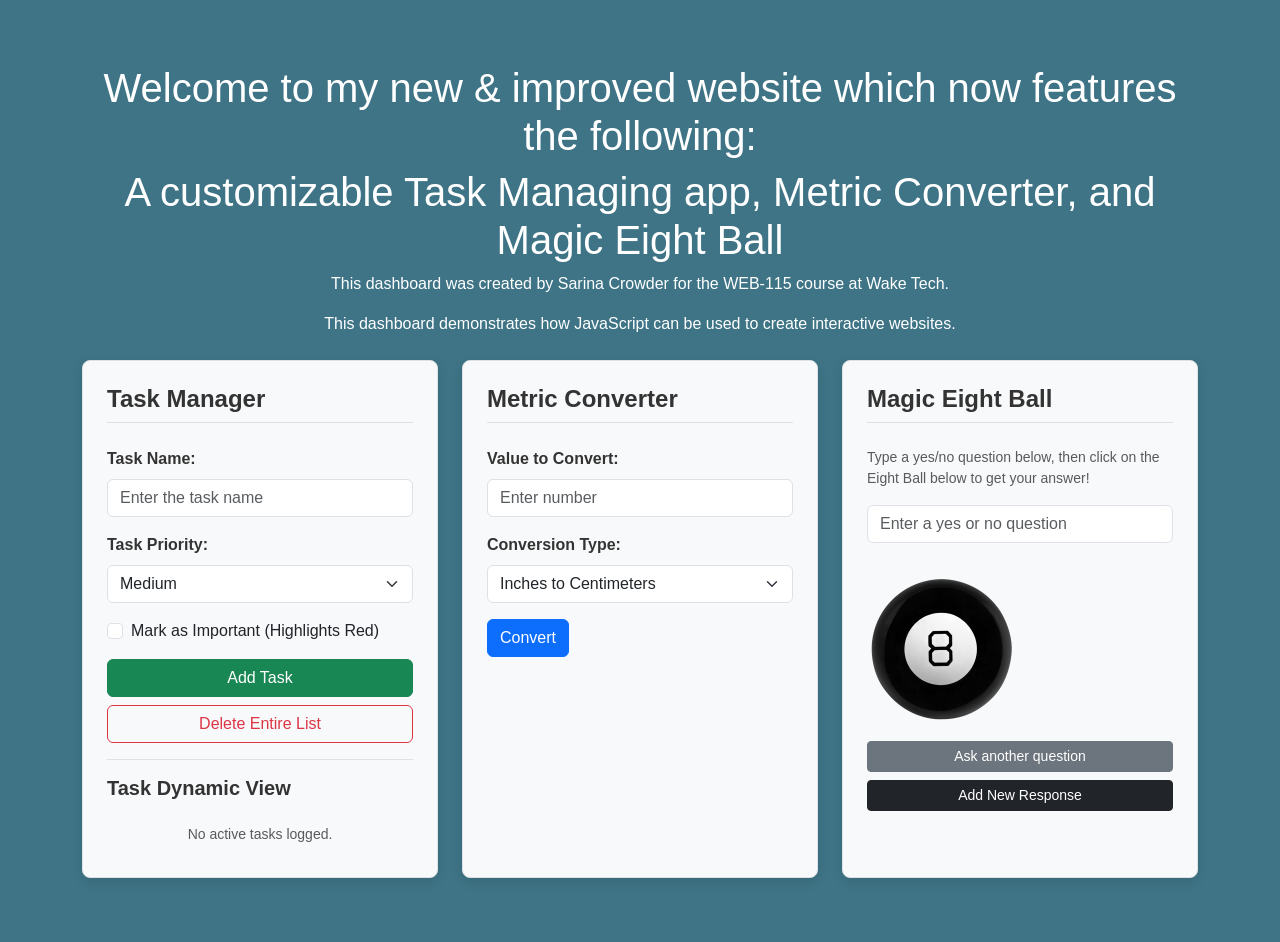
==== index.html @ 9c31dfd4 "updated index.html with new header to update the user about the new task manager app that's been add" ====
<!DOCTYPE html>
<html lang="en">
<head>
    <meta charset="UTF-8">
    <meta name="viewport" content="width=device-width, initial-scale=1.0">
    <title>Sarina's All-in-One Productivity & Prediction Hub!</title>
    
    <!-- Bootstrap CSS -->
    <link href="https://cdn.jsdelivr.net/npm/bootstrap@5.3.8/dist/css/bootstrap.min.css" rel="stylesheet" integrity="sha384-sRIl4kxILFvY47J16cr9ZwB07vP4J8+LH7qKQnuqkuIAvNWLzeN8tE5YBujZqJLB" crossorigin="anonymous">
     
    <!-- Bootstrap JavaScript Bundle -->
    <script defer src="https://cdn.jsdelivr.net/npm/bootstrap@5.3.8/dist/js/bootstrap.bundle.min.js" integrity="sha384-FKyoEForCGlyvwx9Hj09JcYn3nv7wiPVlz7YYwJrWVcXK/BmnVDxM+D2scQbITxI" crossorigin="anonymous"></script> 
    
    <!-- Custom Stylesheets -->
    <link rel="stylesheet" href="css/style.css"> 
</head>
<body>
    <!-- Added text-white to the header class for better contrast (10/26/2026) -->
    <header class="container my-4 text-center text-white">
        <h1>Welcome to my new & improved website which now features the following:</h1>
        <h2 class="h1 mt-2 text-white">A customizable Task Managing app, Metric Converter, and Magic Eight Ball</h2>
        
        <p>This dashboard was created by Sarina Crowder for the WEB-115 course at Wake Tech.</p>
    
        <script>
            document.write("This dashboard demonstrates how JavaScript can be used to create interactive websites.");
        </script>
    
        <noscript>
            <div class="alert alert-warning mt-3" role="alert">
                This message is for web browsers with JavaScript rendering disabled.
            </div>
        </noscript>
    </header>
    
    <main class="container my-4">
        <div class="row g-4">
        
            <!-- Column 1: Task Manager (Updated on 10/26/2026) -->
            <section class ="col-md-4" id ="weekly-tasks">
                <div class="card p-3 h-100 shadow-sm">
                    <h2 class="h4 border-bottom pb-2">Task Manager</h2>

                    <!-- New form displaying the added tasks input by the user -->
                    <form id="task-form" class="mt-3">
                        <div class="mb-3">
                            <label for="userName" class="form-label">Task Name: </label>
                            <input type="text" id="task-name" class="form-control" placeholder="Enter the task name" required>
                        </div>

                        <!-- Dropdown menu created to select the priority (High, Medium, Low) of task -->
                        <div class="mb-3">
                            <label for="task-priority" class="form-label">Task Priority: </label>
                            <select id="task-priority" class="form-select">
                                <option value="High">High</option>
                                <option value="Medium" selected>Medium</option>
                                <option value="Low">Low</option>
                            </select>
                        </div>

                        <!-- Checkbox added for marking a task as important -->
                        <div class="form-check mb-3">
                            <input class="form-check-input" type="checkbox" id="task-important">
                            <label class="form-check-label fw-normal" for="task-important">
                                Mark as Important (Highlights Red)
                            </label>
                        </div>

                        <!-- Submit button added to add task to the list -->
                        <button id="add-task" type="submit" class="btn btn-success w-100 mb-2">Add Task</button>

                        <!-- Delete list button added to remove entire list -->
                        <button id="delete-list" type="button" class="btn btn-outline-danger w-100">Delete Entire List</button>
                    </form>

                    <h3 class="h5 border-top pt-3 mt-3">Task Dynamic View</h3>
                    <div id="task-list" class="mt-2"></div>
                </div>
            </section>

            <!-- Column 2: Metric Converter -->
            <section class="col-md-4" id="metric-converter">
                <div class="card p-3 h-100 shadow-sm">
                    <h2 class="h4 border-bottom pb-2">Metric Converter</h2>
                    <form id="converter-form" class="mt-3">
                        <div class="mb-3">
                            <label for="numericValue" class="form-label">Value to Convert: </label>
                            <input type="number" id="numericValue" class="form-control" step="any" placeholder="Enter number">
                        </div>

                        <div class="mb-3">
                            <label for="conversionType" class="form-label">Conversion Type: </label>
                            <select id="conversionType" class="form-select">
                                <option value="inchesToCentimeters">Inches to Centimeters</option>
                                <option value="feetToCentimeters">Feet to Centimeters</option>
                                <option value="yardsToMeters">Yards to Meters</option>
                                <option value="milesToKilometers">Miles to Kilometers</option>
                                <option value="centimetersToInches">Centimeters to Inches</option>
                                <option value="centimetersToFeet">Centimeters to Feet</option>
                                <option value="metersToYards">Meters to Yards</option>
                                <option value="kilometersToMiles">Kilometers to Miles</option>
                            </select>
                        </div>

                        <button id="convert-btn" type="submit" class="btn btn-primary">Convert</button>
                    </form>
                    <p id="converter-message" class="mt-3 font-weight-bold text-primary"></p>
                </div>
            </section>
            
            <!-- Column 3: Magic Eight Ball -->
            <section class="col-md-4" id="magic-eight-ball">
                <div class="card p-3 h-100 shadow-sm">
                    <h2 class="h4 border-bottom pb-2">Magic Eight Ball</h2>
                    
                    <form id="eight-ball-form" onsubmit="event.preventDefault();" class="mt-3">
                        <p class="small text-muted">Type a yes/no question below, then click on the Eight Ball below to get your answer!</p>
                    
                        <div class="mb-3">
                            <input id="question" name="question" class="form-control" placeholder="Enter a yes or no question" aria-label="Enter a yes or no question">
                        </div>
                    
                        <div id="magicEightBall" class="text-center my-3 cursor-pointer">
                            <div id="circle"></div>
                            <img id="ball" src="img/magic-eight-ball.png" alt="Magic Eight Ball" class="img-fluid" style="max-height: 150px;"/>
                        </div>
                    
                        <div class="d-grid gap-2">
                            <button id="reset" name="reset" type="reset" class="btn btn-secondary btn-sm">Ask another question</button>
                    
                            <!-- This button allows the user to add new Magic Eight Ball responses -->
                            <button type="button" id="addNewResponse" class="btn btn-dark btn-sm text-white">Add New Response</button>
                        </div>
                    </form>
                </div>
            </section>
    
        </div>
    </main>

    <script src="js/task-manager.js"></script>
    <script src="js/metric-converter.js"></script>
    <script src="js/magic-eight-ball.js" defer></script>
</body>
</html>
---- css/style.css ----
@charset "UTF-8";

body {
    background-color: #3e7486;
    font-family: Arial, sans-serif;
    padding: 40px 0;
}

/* Header readability */
header h1, 
header p,
header div p {
    color: #ffffff !important;
    text-align: center;
}

/* Custom interactive feature cursor trigger helper */
.cursor-pointer {
    cursor: pointer;
}

/* Shared card styling */
.card {
    background: #f8f9fa !important;
    padding: 24px !important;
    border-radius: 8px !important;
    border: 1px solid #dee2e6 !important;
    box-shadow: 0 4px 12px rgba(0, 0, 0, 0.1) !important;
}

/* Shared label styling */
.card .form-label, 
.card h2,
.card h3 {
    font-weight: 600;
    color: #333333;
}

#weekly-tasks .form-control:focus,
#weekly-tasks .form-select:focus {
    border-color: #198754;
    box-shadow: 0 0 0 0.25rem rgba(25, 135, 84, 0.25);
}

#metric-converter .form-control:focus,
#metric-converter .form-select:focus {
    border-color: #0d6efd;
    box-shadow: 0 0 0 0.25rem rgba(13, 110, 253, 0.25);
}

#magic-eight-ball .form-control:focus {
    border-color: #0dcaf0;
    box-shadow: 0 0 0 0.25rem rgba(13, 202, 240, 0.25);
}

/* Output Data Messaging Containers */
#converter-message {
    margin-top: 15px;
    padding: 12px;
    background: rgba(0, 0, 0, 0.05);
    border-radius: 4px;
    border-left: 4px solid currentColor;
}

#converter-message:empty {
    display: none;
}

/* Smooth micro-interaction entry animation for dynamic new list items */
.animate-fade {
    animation: fadeIn 0.3s ease-out forwards;
}

@keyframes fadeIn {
    from { opacity: 0; transform: translateY(-4px); }
    to { opacity: 1; transform: translateY(0); }
}

/* ==========================================================================
   MODULE: Magic Eight Ball Positional Mechanics
   ========================================================================== */

/* Parent boundaries framework allowing text layer over image */
#magicEightBall {
    position: relative;
    display: inline-block;
}

/* Answer overlay circle placement math */
#circle {
    font-size: 11pt;
    background-color: #ffffff;
    color: #000000;
    font-weight: bold;
    
    /* Perfect centered overlay math positioning */
    position: absolute;
    top: 50%;
    left: 50%;
    transform: translate(-50%, -50%);
    z-index: 5;
    
    height: 100px;
    width: 100px;
    border-radius: 50%;
    
    /* Flex alignment mechanics for inner script text */
    display: none; /* Controlled dynamically by engine script */
    align-items: center;
    justify-content: center;
    text-align: center;
    padding: 10px;
    box-sizing: border-box;
    box-shadow: inset 0 0 10px rgba(0,0,0,0.25);
    line-height: 1.3;
}

/* Click animation initialization trigger targeting ball image graphic */
#ball:active,
.shake-animation-trigger {
    animation: shake 0.8s ease-in-out;
}

/* Animation sequence steps */
@keyframes shake {
    0% { transform: translate(1px, 1px) rotate(0deg);  }
    10% { transform: translate(-1px, -2px) rotate(-1deg); }
    20% { transform: translate(-3px, 0px) rotate(1deg); }
    30% { transform: translate(3px, 2px) rotate(0deg); }
    40% { transform: translate(1px, -1px) rotate(1deg); }
    50% { transform: translate(-1px, 2px) rotate(-1deg); }
    60% { transform: translate(-3px, 1px) rotate(0deg); }
    70% { transform: translate(3px, 1px) rotate(-1deg); }
    80% { transform: translate(-1px, -1px) rotate(1deg); }
    90% { transform: translate(1px, 2px) rotate(0deg); }
    100% { transform: translate(1px, -2px) rotate(0deg); }
}
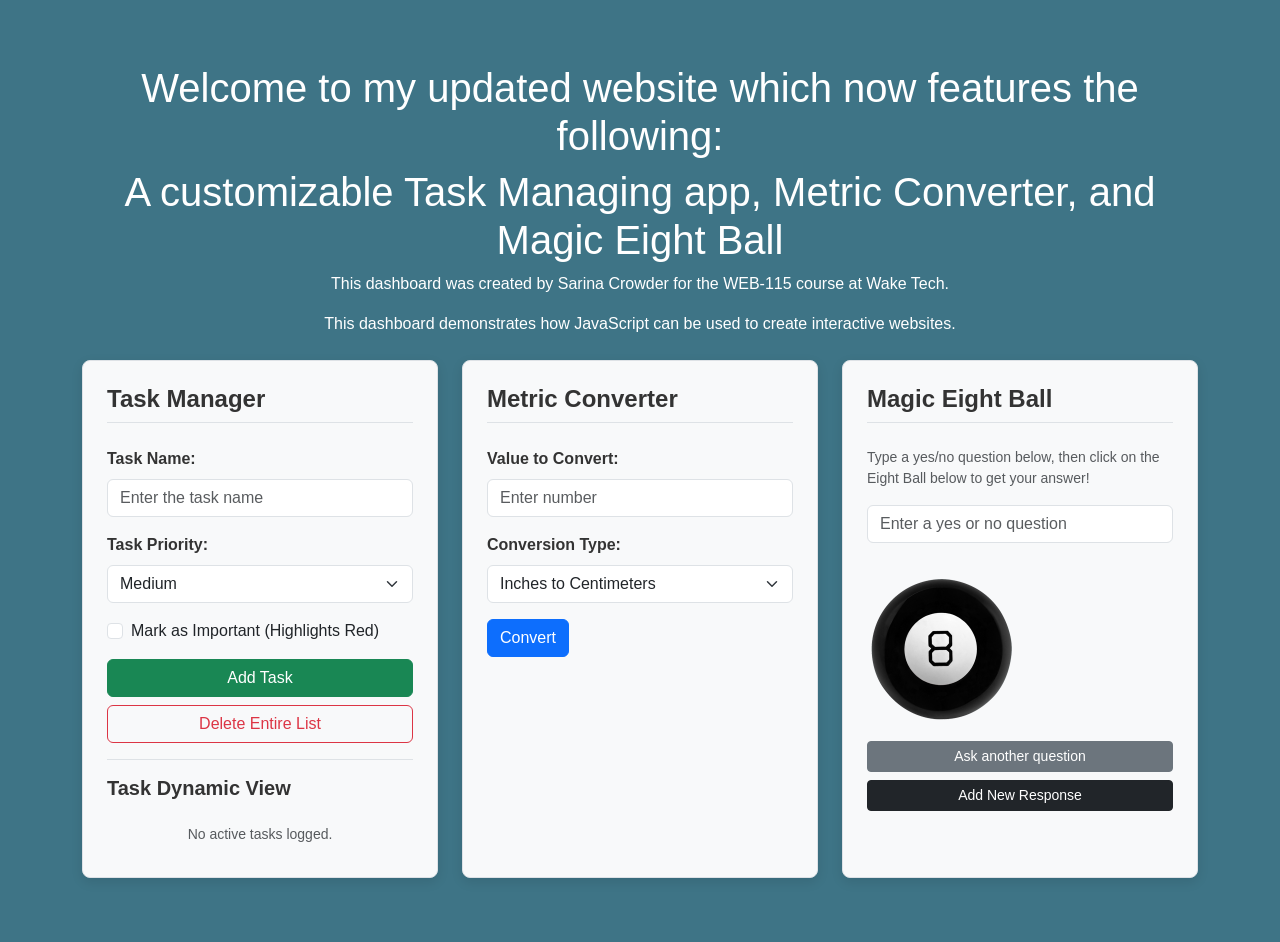
==== commit ee4c5115: "updated index.html with a shorter h1 header" ====
--- a/index.html
+++ b/index.html
@@ -17,7 +17,7 @@
 <body>
     <!-- Added text-white to the header class for better contrast (10/26/2026) -->
     <header class="container my-4 text-center text-white">
-        <h1>Welcome to my new & improved website which now features the following:</h1>
+        <h1>Welcome to my updated website which now features the following:</h1>
         <h2 class="h1 mt-2 text-white">A customizable Task Managing app, Metric Converter, and Magic Eight Ball</h2>
         
         <p>This dashboard was created by Sarina Crowder for the WEB-115 course at Wake Tech.</p>
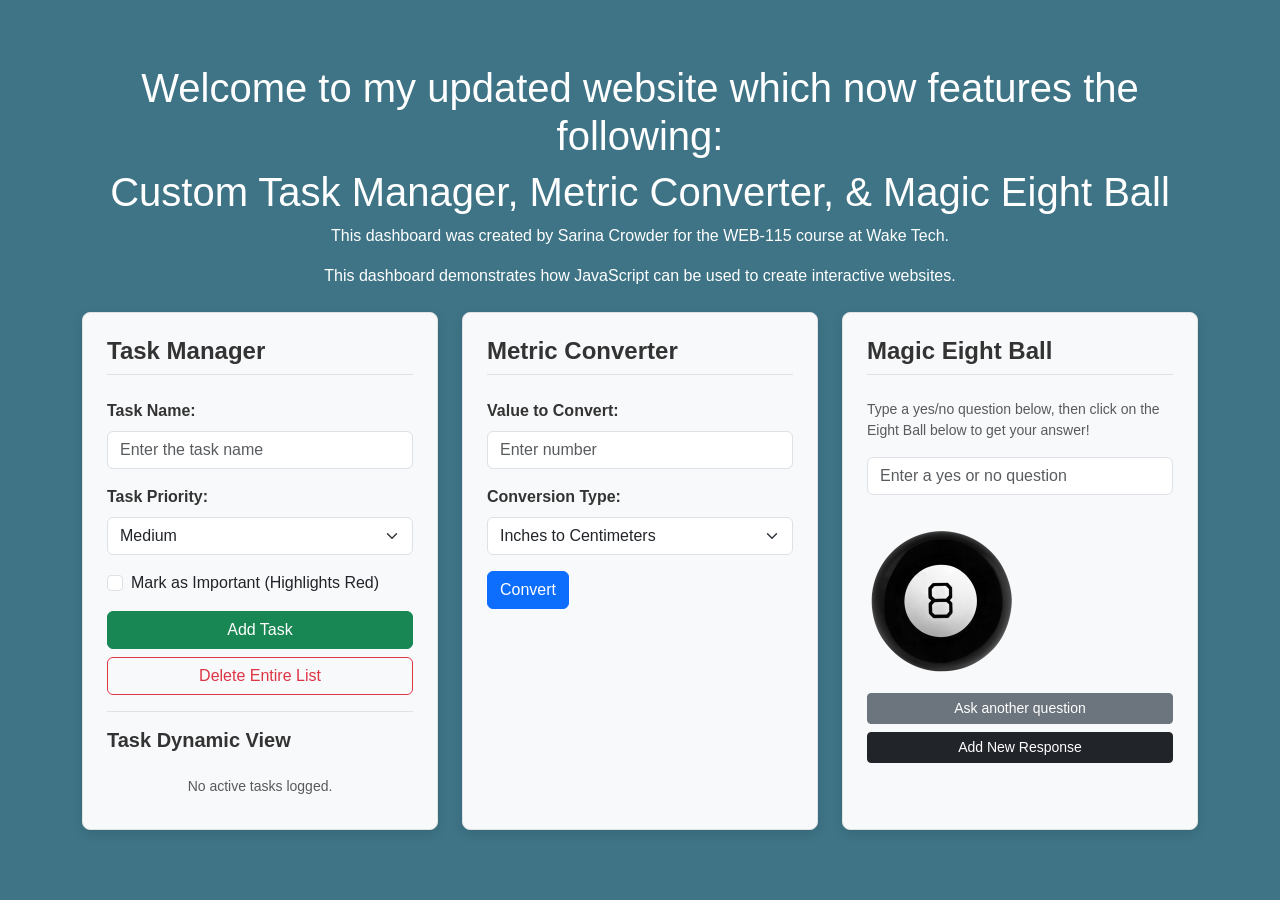
==== commit 507359c2: "updated index.html with shorter h2 header" ====
--- a/index.html
+++ b/index.html
@@ -18,7 +18,7 @@
     <!-- Added text-white to the header class for better contrast (10/26/2026) -->
     <header class="container my-4 text-center text-white">
         <h1>Welcome to my updated website which now features the following:</h1>
-        <h2 class="h1 mt-2 text-white">A customizable Task Managing app, Metric Converter, and Magic Eight Ball</h2>
+        <h2 class="h1 mt-2 text-white">Custom Task Manager, Metric Converter, & Magic Eight Ball</h2>
         
         <p>This dashboard was created by Sarina Crowder for the WEB-115 course at Wake Tech.</p>
     
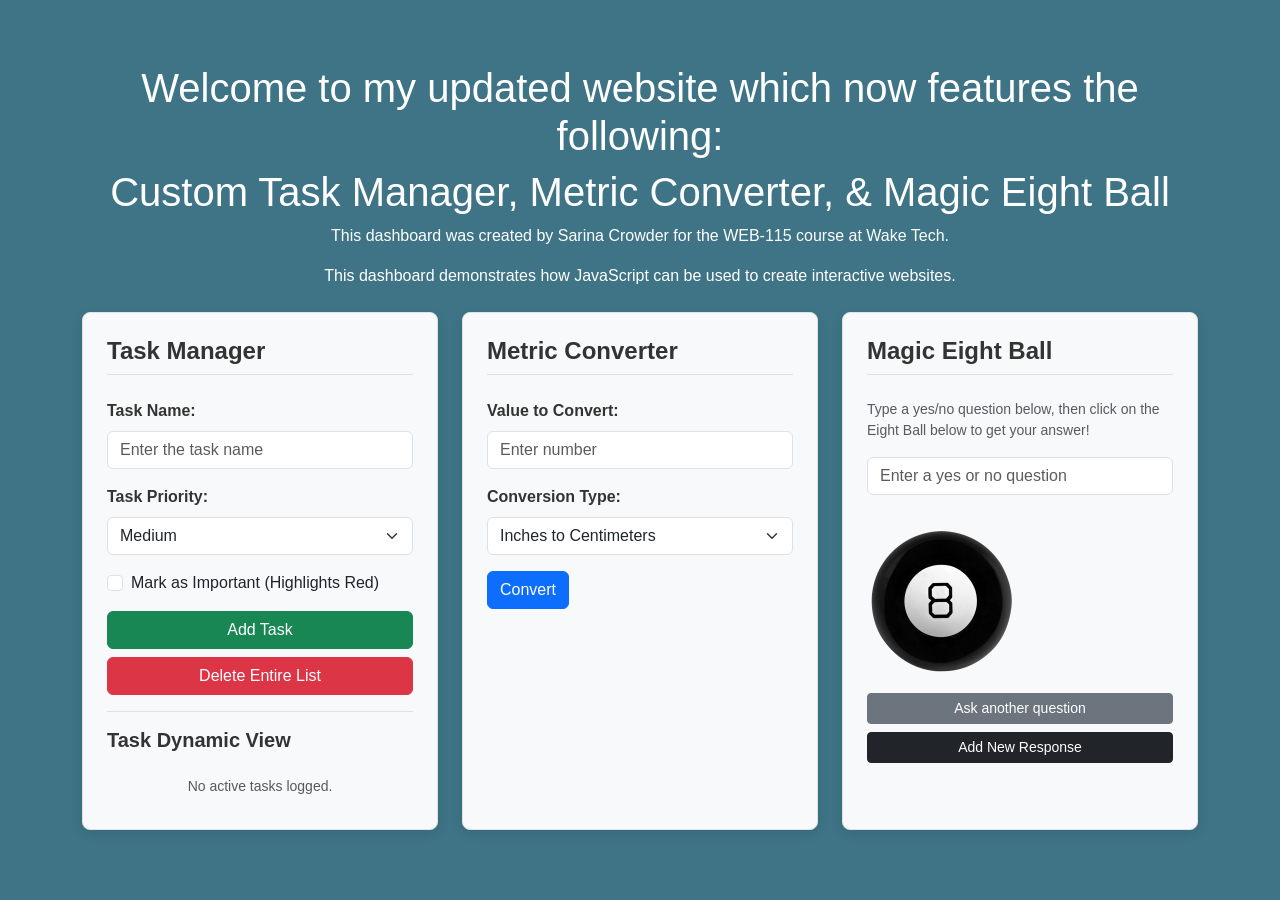
==== commit 3ca77866: "updated label for name to task-name and made contrast changes to the delete list button  in  index.h" ====
--- a/index.html
+++ b/index.html
@@ -44,7 +44,7 @@
                     <!-- New form displaying the added tasks input by the user -->
                     <form id="task-form" class="mt-3">
                         <div class="mb-3">
-                            <label for="userName" class="form-label">Task Name: </label>
+                            <label for="task-name" class="form-label">Task Name: </label>
                             <input type="text" id="task-name" class="form-control" placeholder="Enter the task name" required>
                         </div>
 
@@ -70,7 +70,7 @@
                         <button id="add-task" type="submit" class="btn btn-success w-100 mb-2">Add Task</button>
 
                         <!-- Delete list button added to remove entire list -->
-                        <button id="delete-list" type="button" class="btn btn-outline-danger w-100">Delete Entire List</button>
+                        <button id="delete-list" type="button" class="btn btn-danger w-100">Delete Entire List</button>
                     </form>
 
                     <h3 class="h5 border-top pt-3 mt-3">Task Dynamic View</h3>
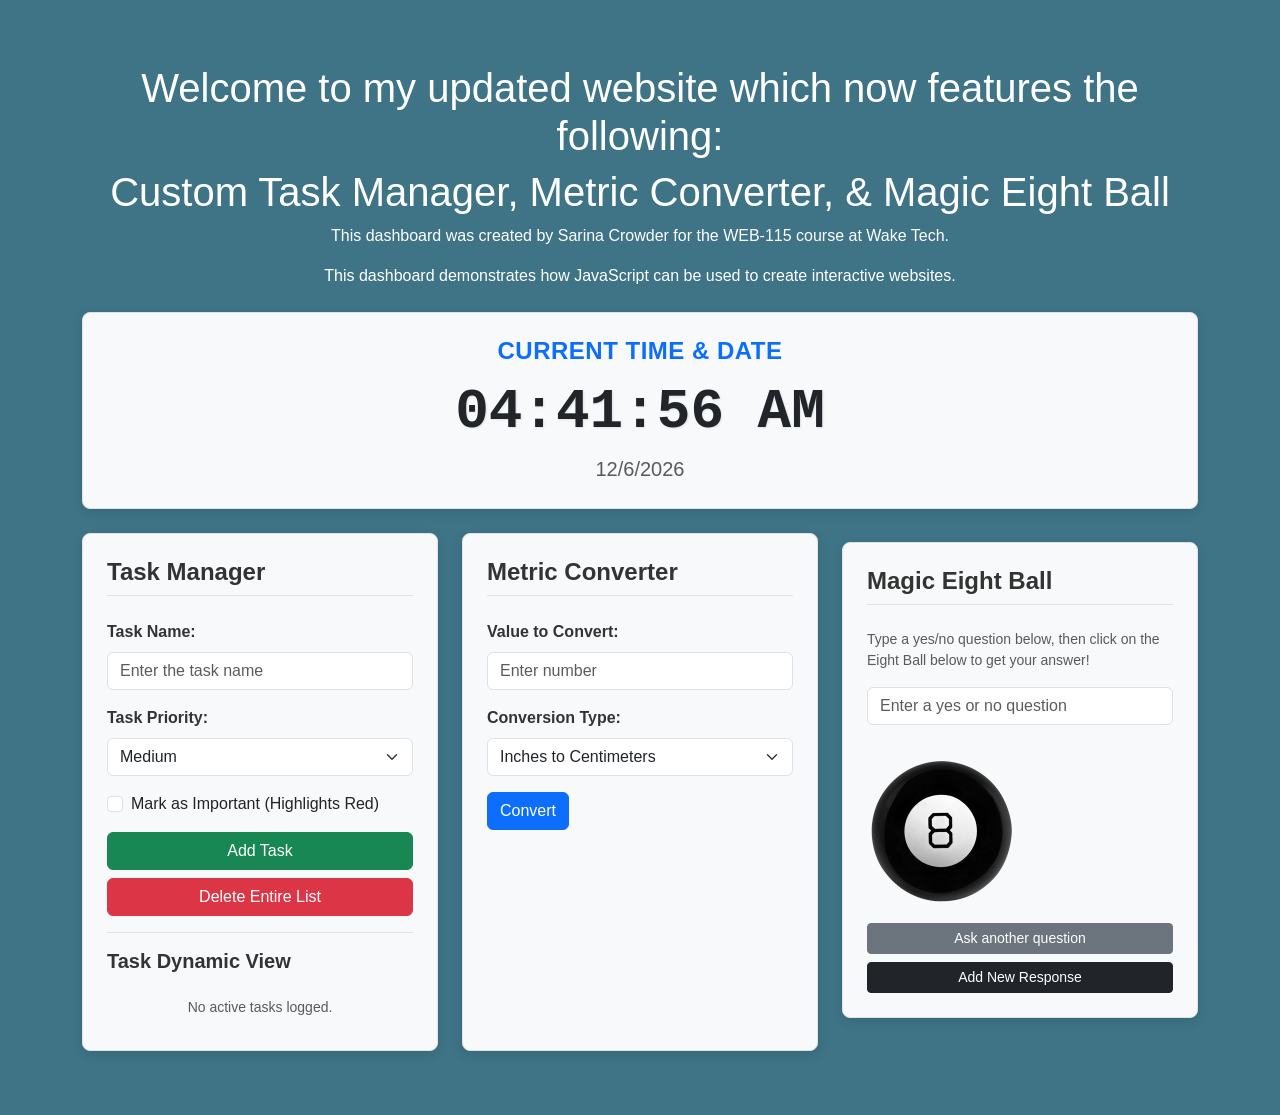
==== commit f7e5e7e7: "created new digital-clock.css and digital-clock.js files and added a digital clock container to inde" ====
--- a/index.html
+++ b/index.html
@@ -12,7 +12,9 @@
     <script defer src="https://cdn.jsdelivr.net/npm/bootstrap@5.3.8/dist/js/bootstrap.bundle.min.js" integrity="sha384-FKyoEForCGlyvwx9Hj09JcYn3nv7wiPVlz7YYwJrWVcXK/BmnVDxM+D2scQbITxI" crossorigin="anonymous"></script> 
     
     <!-- Custom Stylesheets -->
-    <link rel="stylesheet" href="css/style.css"> 
+    <link rel="stylesheet" href="css/style.css">
+    <link rel="stylesheet" href="css/magic-eight-ball.css">
+    <link rel="stylesheet" href="css/digital-clock.css"> 
 </head>
 <body>
     <!-- Added text-white to the header class for better contrast (10/26/2026) -->
@@ -34,6 +36,17 @@
     </header>
     
     <main class="container my-4">
+        <!-- New digital clock container added -->
+        <div class="row mb-4">
+            <div id="digital-clock" class="col">
+                <div class="card p-3 text-center shadow-sm">
+                    <h3>Current Time & Date</h3>
+                    <div id="clock-face" class="display-4 my-2 fw-bold text-dark"></div>
+                    <p id="calendar-date" class="fs-5 text-muted mb-0"></p>
+                </div>
+            </div>
+        </div>
+
         <div class="row g-4">
         
             <!-- Column 1: Task Manager (Updated on 10/26/2026) -->
@@ -141,5 +154,6 @@
     <script src="js/task-manager.js"></script>
     <script src="js/metric-converter.js"></script>
     <script src="js/magic-eight-ball.js" defer></script>
+    <script src="js/digital-clock.js" defer></script>
 </body>
-</html>+</html>
--- a/css/magic-eight-ball.css
+++ b/css/magic-eight-ball.css
@@ -0,0 +1,54 @@
+@charset "UTF-8";
+
+/* Magic Eight Ball column */
+#magic-eight-ball {
+  max-width: 410px;
+  margin: auto;
+}
+
+#magicEightBall {
+  position: relative;
+  display: inline-block;
+}
+
+#circle {
+  font-size: 11pt;
+  background-color: #ffffff;
+  color: #000000;
+  font-weight: bold;
+  position: absolute;
+  top: 50%;
+  left: 50%;
+  transform: translate(-50%, -50%);
+  z-index: 2;
+  height: 100px;
+  width: 100px;
+  border-radius: 50%;
+  display: none;
+  align-items: center;
+  justify-content: center;
+  text-align: center;
+  padding: 10px;
+  box-sizing: border-box;
+  box-shadow: inset 0 0 10px rgba(0, 0, 0, 0.25);
+  line-height: 1.3;
+}
+
+#ball:active,
+.shake-animation-trigger {
+    animation: shake 0.8s ease-in-out;
+}
+
+@keyframes shake {
+  0% { transform: translate(1px, 1px) rotate(0deg); }
+  10% { transform: translate(-1px, -2px) rotate(-1deg); }
+  20% { transform: translate(-3px, 0px) rotate(1deg); }
+  30% { transform: translate(3px, 2px) rotate(0deg); }
+  40% { transform: translate(1px, -1px) rotate(1deg); }
+  50% { transform: translate(-1px, 2px) rotate(-1deg); }
+  60% { transform: translate(-3px, 1px) rotate(0deg); }
+  70% { transform: translate(3px, 1px) rotate(-1deg); }
+  80% { transform: translate(-1px, -1px) rotate(1deg); }
+  90% { transform: translate(1px, 2px) rotate(0deg); }
+  100% { transform: translate(1px, -2px) rotate(0deg); }
+}
--- a/css/digital-clock.css
+++ b/css/digital-clock.css
@@ -0,0 +1,21 @@
+@charset "UTF-8";
+
+/* Styles components */
+#digital-clock h3 {
+    color: #0d6efd;
+    font-size: 1.5rem;
+    letter-spacing: 0.5px;
+    text-transform: uppercase;
+    margin-bottom: 5px;
+}
+
+#clock-face {
+    font-family: 'Courier New', monospace, sans-serif;
+    color: #212529;
+    text-shadow: 1px 1px 2px rgba(0, 0, 0, 0.1);
+}
+
+#calendar-date {
+    font-weight: 500;
+    color: #6c757d;
+}
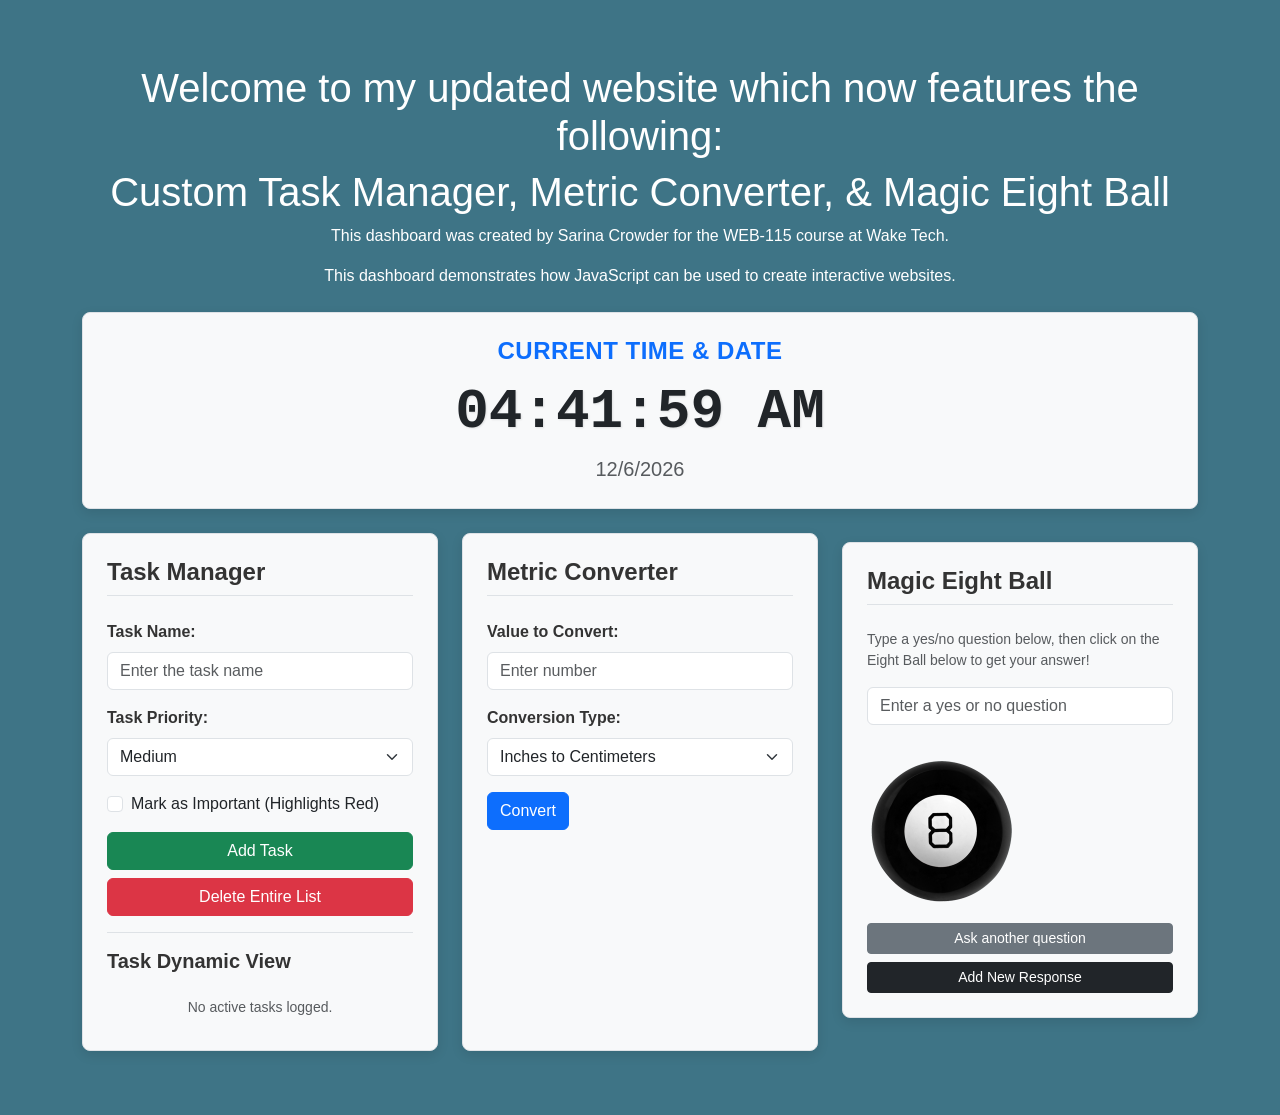
==== commit 1d7a1dad: "Merge branch 'development'" ====
--- a/index.html
+++ b/index.html
@@ -156,4 +156,4 @@
     <script src="js/magic-eight-ball.js" defer></script>
     <script src="js/digital-clock.js" defer></script>
 </body>
-</html>
+</html>
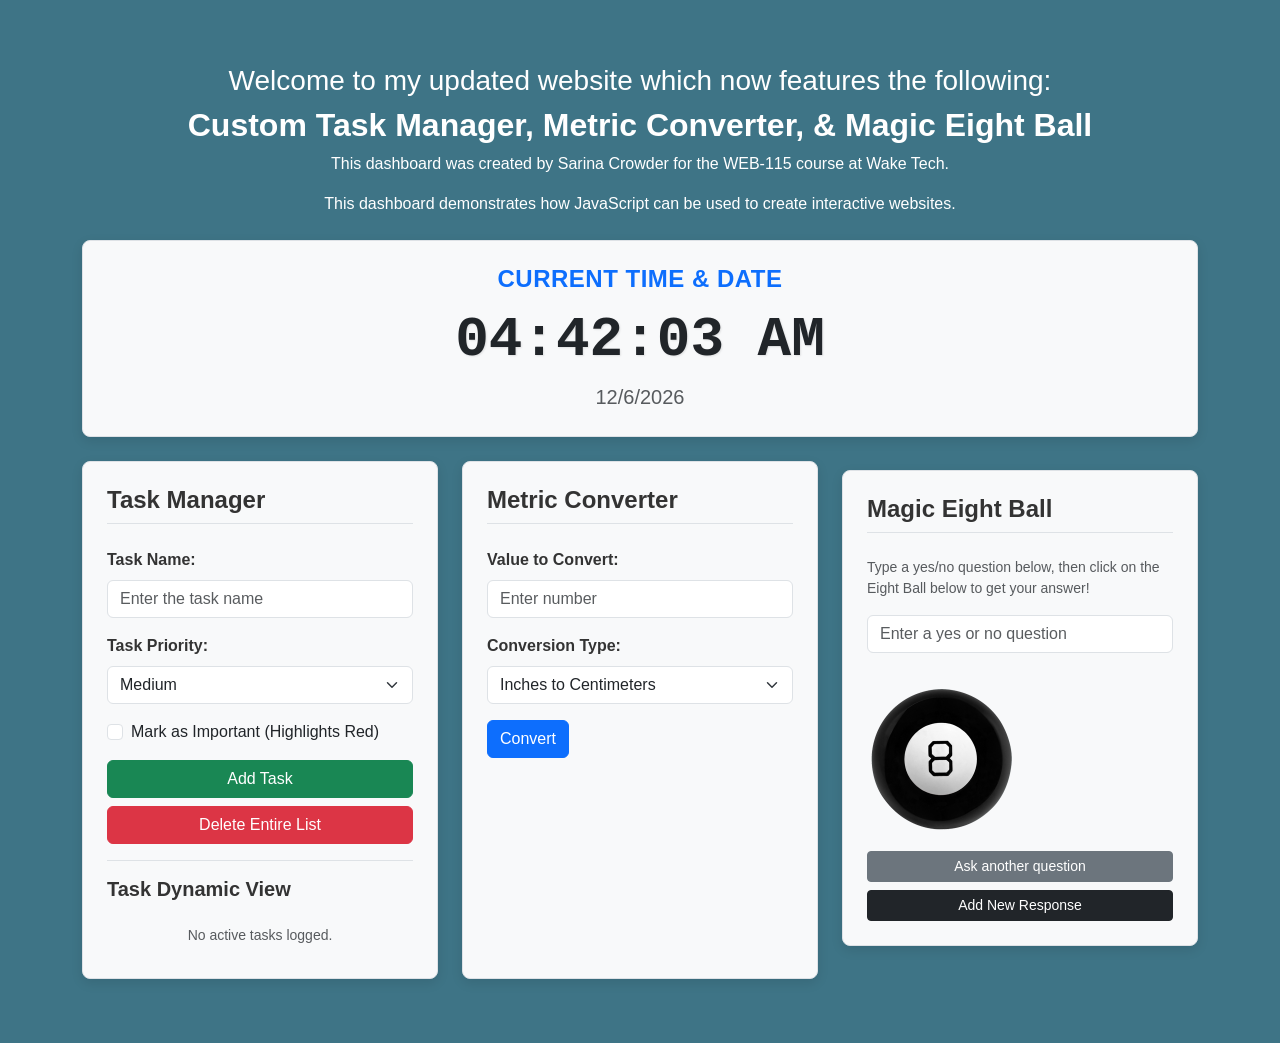
==== commit c33a7752: "updated h2 header to show digital clock as being one of the new features" ====
--- a/index.html
+++ b/index.html
@@ -19,8 +19,8 @@
 <body>
     <!-- Added text-white to the header class for better contrast (10/26/2026) -->
     <header class="container my-4 text-center text-white">
-        <h1>Welcome to my updated website which now features the following:</h1>
-        <h2 class="h1 mt-2 text-white">Custom Task Manager, Metric Converter, & Magic Eight Ball</h2>
+        <h1 class="fs-3 mb-2">Welcome to my updated website which now features the following:</h1>
+        <h2 id="dashboard-title" class="fw-bold mt-2 text-white text-nowrap w-100">Custom Task Manager, Metric Converter, & Magic Eight Ball</h2>
         
         <p>This dashboard was created by Sarina Crowder for the WEB-115 course at Wake Tech.</p>
     
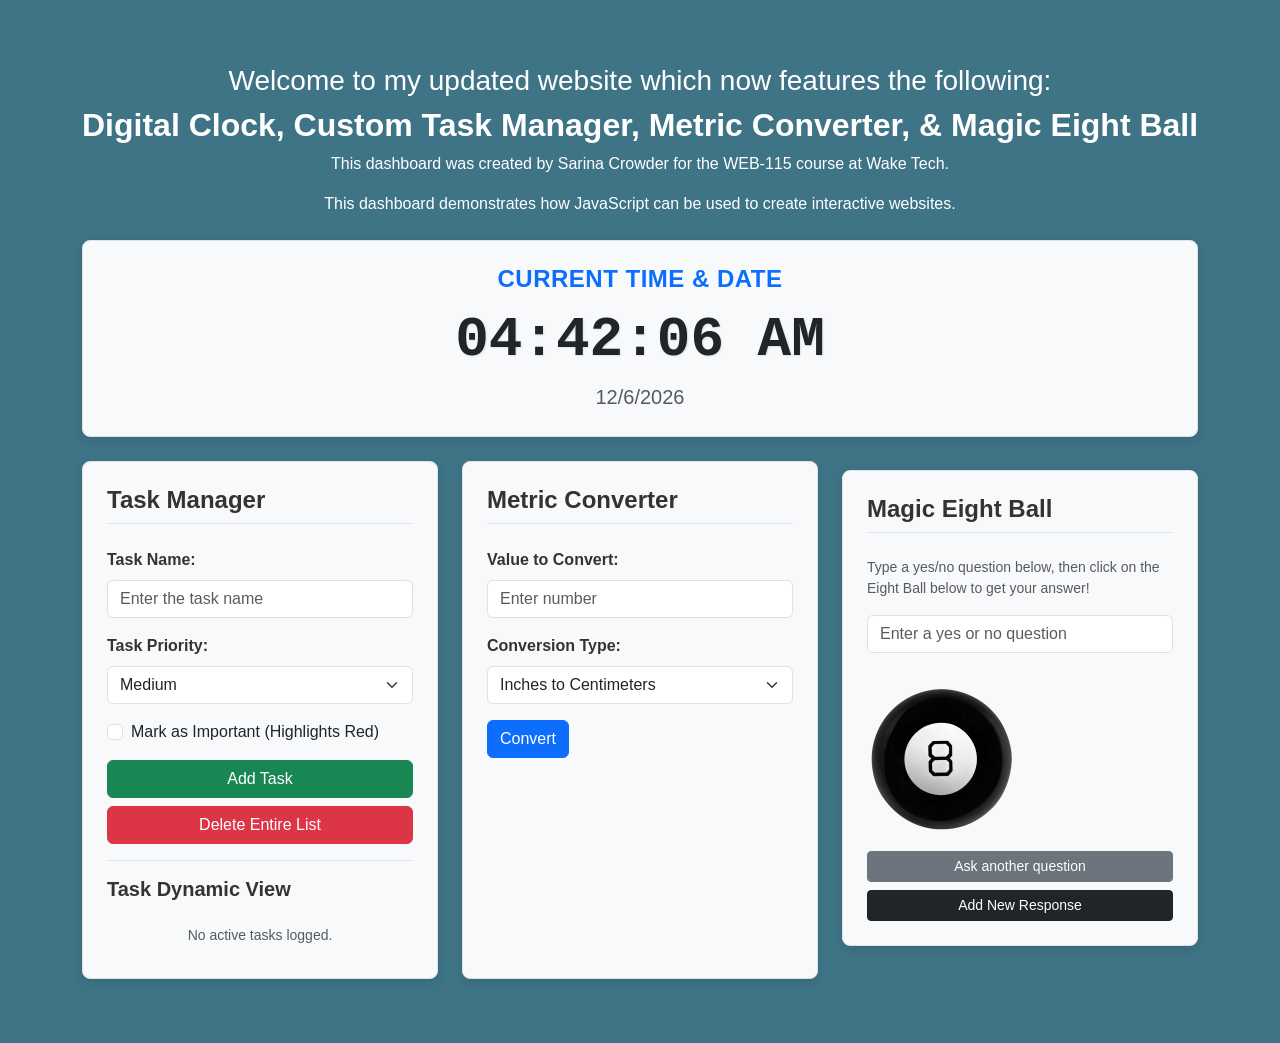
==== commit b51619bd: "updated index.html" ====
--- a/index.html
+++ b/index.html
@@ -20,7 +20,7 @@
     <!-- Added text-white to the header class for better contrast (10/26/2026) -->
     <header class="container my-4 text-center text-white">
         <h1 class="fs-3 mb-2">Welcome to my updated website which now features the following:</h1>
-        <h2 id="dashboard-title" class="fw-bold mt-2 text-white text-nowrap w-100">Custom Task Manager, Metric Converter, & Magic Eight Ball</h2>
+        <h2 id="dashboard-title" class="fw-bold mt-2 text-white text-nowrap w-100">Digital Clock, Custom Task Manager, Metric Converter, & Magic Eight Ball</h2>
         
         <p>This dashboard was created by Sarina Crowder for the WEB-115 course at Wake Tech.</p>
     
